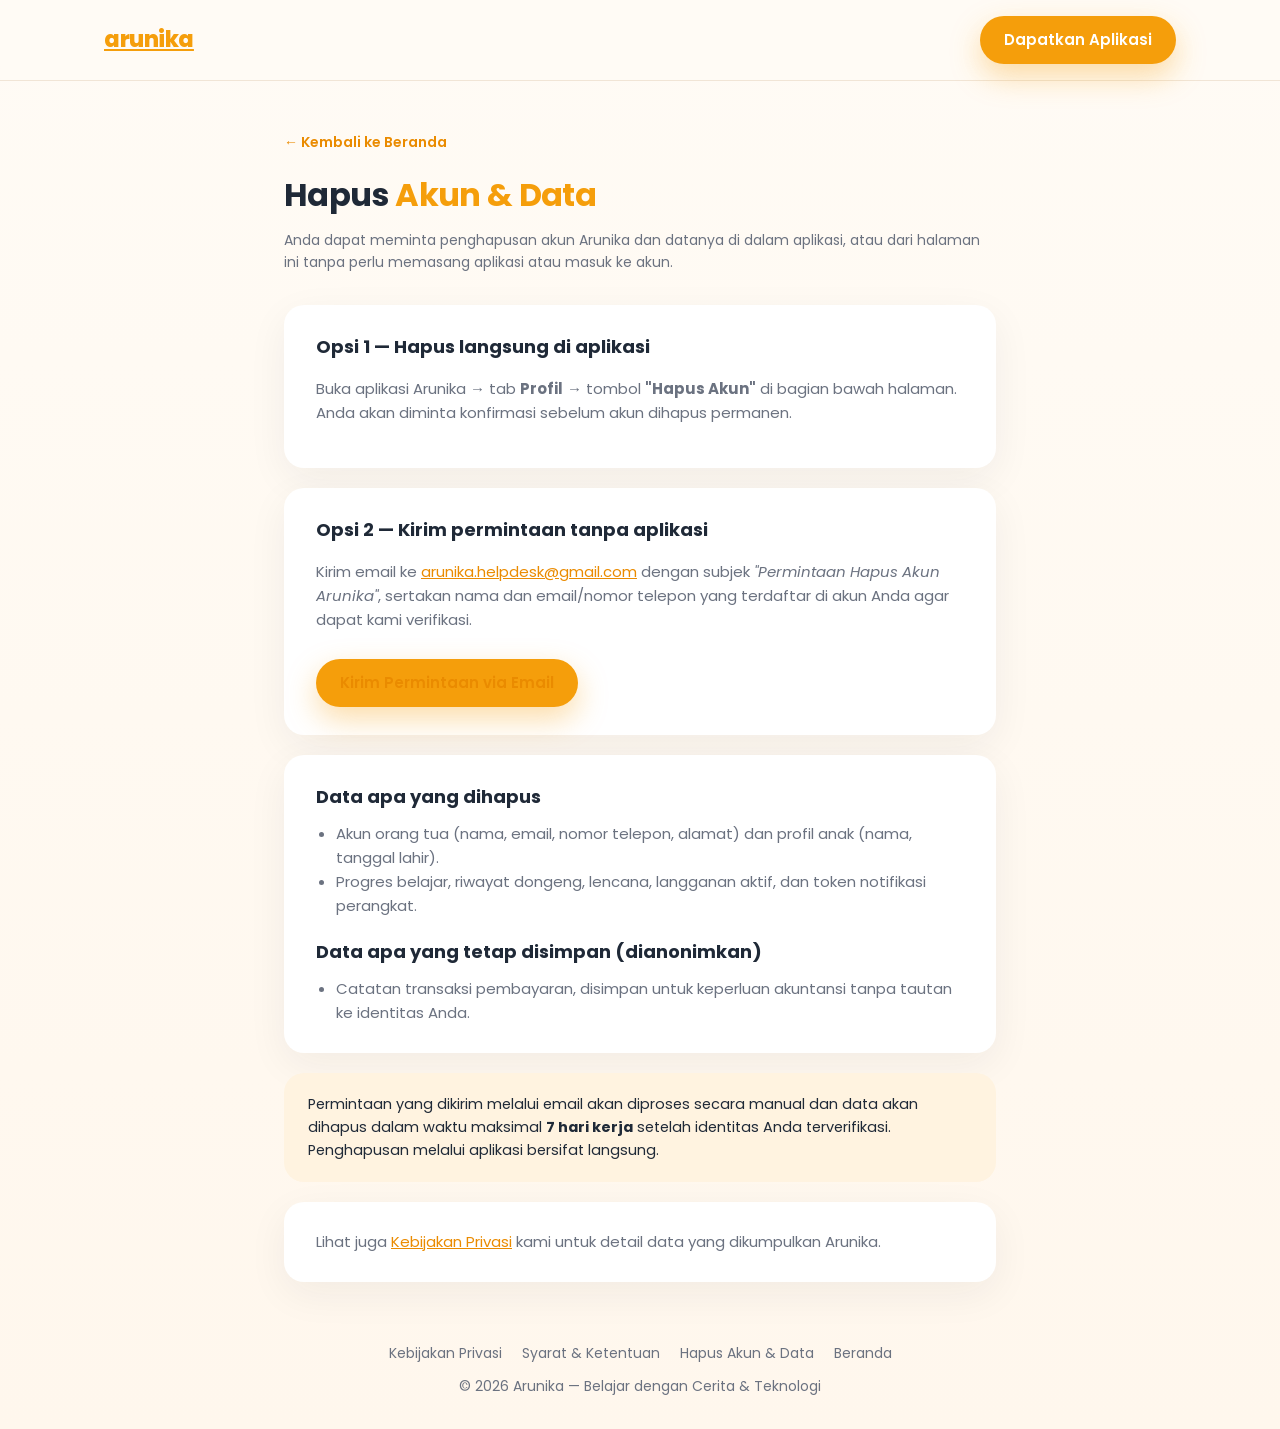
==== account-deletion.html @ 7e82c1a3 "Add UU PDP privacy policy and terms pages, and account deletion page - privacy-policy.html and terms" ====
<!DOCTYPE html>
<html lang="id">
<head>
  <meta charset="UTF-8" />
  <meta name="viewport" content="width=device-width, initial-scale=1.0" />
  <title>Hapus Akun &amp; Data — Arunika</title>
  <meta name="description" content="Cara meminta penghapusan akun dan data Arunika, di dalam aplikasi maupun tanpa memasang aplikasi." />

  <link rel="preconnect" href="https://fonts.googleapis.com" />
  <link rel="preconnect" href="https://fonts.gstatic.com" crossorigin />
  <link href="https://fonts.googleapis.com/css2?family=Poppins:wght@400;500;600;700;800&display=swap" rel="stylesheet">

  <link rel="stylesheet" href="styles.css" />
</head>
<body>

  <header class="site-header">
    <div class="container header-inner">
      <a href="index.html" class="logo">arunika</a>
      <a href="index.html#cta" class="btn btn-primary">Dapatkan Aplikasi</a>
    </div>
  </header>

  <main>
    <section class="section legal-header">
      <div class="container legal-container">
        <a href="index.html" class="back-link">&larr; Kembali ke Beranda</a>
        <h1>Hapus <span class="accent">Akun &amp; Data</span></h1>
        <p class="legal-updated">Anda dapat meminta penghapusan akun Arunika dan datanya di dalam aplikasi, atau dari halaman ini tanpa perlu memasang aplikasi atau masuk ke akun.</p>

        <div class="legal-card">
          <h2>Opsi 1 — Hapus langsung di aplikasi</h2>
          <p>
            Buka aplikasi Arunika → tab <strong>Profil</strong> → tombol <strong>"Hapus Akun"</strong> di bagian
            bawah halaman. Anda akan diminta konfirmasi sebelum akun dihapus permanen.
          </p>
        </div>

        <div class="legal-card">
          <h2>Opsi 2 — Kirim permintaan tanpa aplikasi</h2>
          <p>
            Kirim email ke <a href="mailto:arunika.helpdesk@gmail.com?subject=Permintaan%20Hapus%20Akun%20Arunika&body=Nama%3A%0AEmail%20akun%20terdaftar%3A%0ANomor%20telepon%20terdaftar%20(opsional)%3A%0A">arunika.helpdesk@gmail.com</a>
            dengan subjek <em>"Permintaan Hapus Akun Arunika"</em>, sertakan nama dan email/nomor telepon yang
            terdaftar di akun Anda agar dapat kami verifikasi.
          </p>
          <a class="btn btn-primary" href="mailto:arunika.helpdesk@gmail.com?subject=Permintaan%20Hapus%20Akun%20Arunika&body=Nama%3A%0AEmail%20akun%20terdaftar%3A%0ANomor%20telepon%20terdaftar%20(opsional)%3A%0A" style="margin-top:12px;display:inline-block;">
            Kirim Permintaan via Email
          </a>
        </div>

        <div class="legal-card">
          <h2>Data apa yang dihapus</h2>
          <ul>
            <li>Akun orang tua (nama, email, nomor telepon, alamat) dan profil anak (nama, tanggal lahir).</li>
            <li>Progres belajar, riwayat dongeng, lencana, langganan aktif, dan token notifikasi perangkat.</li>
          </ul>
          <h2 style="margin-top:20px;">Data apa yang tetap disimpan (dianonimkan)</h2>
          <ul>
            <li>Catatan transaksi pembayaran, disimpan untuk keperluan akuntansi tanpa tautan ke identitas Anda.</li>
          </ul>
        </div>

        <div class="legal-callout">
          Permintaan yang dikirim melalui email akan diproses secara manual dan data akan dihapus dalam waktu
          maksimal <strong>7 hari kerja</strong> setelah identitas Anda terverifikasi. Penghapusan melalui
          aplikasi bersifat langsung.
        </div>

        <div class="legal-card">
          <p style="margin:0;">
            Lihat juga <a href="privacy-policy.html">Kebijakan Privasi</a> kami untuk detail data yang dikumpulkan Arunika.
          </p>
        </div>
      </div>
    </section>
  </main>

  <footer class="site-footer">
    <div class="container">
      <div class="footer-links">
        <a href="privacy-policy.html">Kebijakan Privasi</a>
        <a href="terms.html">Syarat &amp; Ketentuan</a>
        <a href="account-deletion.html">Hapus Akun &amp; Data</a>
        <a href="index.html">Beranda</a>
      </div>
      © 2026 Arunika — Belajar dengan Cerita &amp; Teknologi
    </div>
  </footer>

</body>
</html>
---- styles.css ----
:root {
  --orange: #F59E0B;
  --orange-dark: #EA8B00;
  --orange-soft: #FFF3E0;
  --green: #4CAF50;
  --text-dark: #1F2937;
  --text-muted: #6B7280;
  --bg: #FFFBF5;
  --bg-alt: #FFF7ED;
  --card: #FFFFFF;
  --border-soft: #F1E5D6;
  --shadow-soft: 0 12px 40px rgba(31, 41, 55, 0.06);
  --shadow-lift: 0 20px 60px rgba(0, 0, 0, 0.08);
  --radius-lg: 28px;
  --radius-md: 20px;
}

* {
  box-sizing: border-box;
}

html {
  scroll-behavior: smooth;
}

body {
  margin: 0;
  font-family: 'Poppins', sans-serif;
  background: linear-gradient(180deg, var(--bg), var(--bg-alt));
  color: var(--text-dark);
  line-height: 1.6;
  -webkit-font-smoothing: antialiased;
}

img {
  max-width: 100%;
  display: block;
}

.container {
  max-width: 1120px;
  margin: 0 auto;
  padding: 0 24px;
}

.section {
  padding: 72px 0;
}

.accent {
  color: var(--orange);
}

.lede {
  font-size: 18px;
  color: var(--text-muted);
}

/* ---------- Buttons ---------- */
.btn {
  display: inline-flex;
  align-items: center;
  justify-content: center;
  gap: 8px;
  border-radius: 999px;
  font-weight: 600;
  text-decoration: none;
  padding: 12px 24px;
  font-size: 15px;
  transition: transform 0.2s ease, box-shadow 0.2s ease, background 0.2s ease;
  border: none;
  cursor: pointer;
}

.btn-primary {
  background: var(--orange);
  color: #fff;
  box-shadow: 0 12px 30px rgba(245, 158, 11, 0.35);
}

.btn-primary:hover {
  transform: translateY(-2px);
  background: var(--orange-dark);
}

.btn-ghost {
  background: transparent;
  color: var(--text-dark);
  border: 1.5px solid var(--border-soft);
}

.btn-ghost:hover {
  border-color: var(--orange);
  color: var(--orange);
}

.btn-lg {
  padding: 15px 30px;
  font-size: 16px;
}

/* ---------- Header ---------- */
.site-header {
  position: sticky;
  top: env(safe-area-inset-top, 0px);
  z-index: 10;
  background: rgba(255, 251, 245, 0.85);
  backdrop-filter: blur(10px);
  border-bottom: 1px solid var(--border-soft);
}

.header-inner {
  display: flex;
  justify-content: space-between;
  align-items: center;
  padding: 16px 24px;
}

.logo {
  font-weight: 800;
  font-size: 22px;
  color: var(--orange);
  letter-spacing: -0.02em;
}

/* ---------- Hero ---------- */
.hero {
  padding: 64px 0 80px;
}

.hero-grid {
  display: grid;
  grid-template-columns: 1.1fr 1fr;
  gap: 56px;
  align-items: center;
}

.eyebrow {
  display: inline-block;
  background: var(--orange-soft);
  color: var(--orange-dark);
  font-weight: 600;
  font-size: 13px;
  padding: 6px 14px;
  border-radius: 999px;
  margin-bottom: 16px;
}

.hero h1 {
  font-size: 48px;
  line-height: 1.15;
  margin: 0 0 16px;
  font-weight: 700;
  letter-spacing: -0.02em;
}

.hero .lede {
  margin-bottom: 32px;
  max-width: 480px;
}

.hero-actions {
  display: flex;
  gap: 12px;
  flex-wrap: wrap;
}

.hero-visual {
  position: relative;
  display: flex;
  justify-content: center;
  align-items: center;
  gap: 32px;
  min-height: 360px;
}

.flashcard {
  background: var(--card);
  padding: 16px;
  border-radius: var(--radius-md);
  box-shadow: var(--shadow-lift);
  transition: transform 0.4s cubic-bezier(0.22, 1, 0.36, 1);
  width: 220px;
}

.flashcard img {
  border-radius: 14px;
}

/* Front/back flashcard pair: the back card peeks out from behind the front
   card and swings fully into view on hover instead of staying hidden. */
.flashcard-stack {
  position: relative;
  width: 220px;
}

.flashcard-stack .flashcard-back {
  position: absolute;
  top: 0;
  left: 0;
  z-index: 1;
  transform: rotate(9deg) translate(8px, 10px);
}

.flashcard-stack .flashcard-front {
  position: relative;
  z-index: 2;
  transform: rotate(-6deg);
}

.flashcard-stack:hover .flashcard-back {
  transform: rotate(11deg) translate(168px, 20px);
}

.flashcard-stack:hover .flashcard-front {
  transform: rotate(-8deg) translateY(-8px);
}

.phone-frame {
  width: 190px;
  border-radius: 28px;
  padding: 5px;
  background: #111;
  box-shadow: var(--shadow-lift);
  animation: float 6s ease-in-out infinite;
  overflow: hidden;
}

.phone-frame img {
  border-radius: 24px;
}

.phone-frame-lg {
  width: 280px;
  padding: 7px;
  border-radius: 38px;
  margin: 0 auto;
}

.phone-frame-lg img {
  border-radius: 33px;
}

@keyframes float {
  0% { transform: translateY(0px); }
  50% { transform: translateY(-10px); }
  100% { transform: translateY(0px); }
}

/* ---------- App preview ---------- */
.app-preview-grid {
  display: grid;
  grid-template-columns: 1.2fr 1fr;
  gap: 56px;
  align-items: center;
}

.app-preview-copy h2 {
  font-size: 36px;
  margin: 0 0 16px;
  font-weight: 700;
  letter-spacing: -0.02em;
}

.checklist {
  list-style: none;
  padding: 0;
  margin: 24px 0 0;
  color: var(--text-muted);
}

.checklist li {
  position: relative;
  padding-left: 28px;
  margin-bottom: 12px;
}

.checklist li::before {
  content: "✓";
  position: absolute;
  left: 0;
  top: 0;
  color: var(--green);
  font-weight: 700;
}

/* ---------- Features ---------- */
.features {
  display: grid;
  grid-template-columns: repeat(auto-fit, minmax(260px, 1fr));
  gap: 24px;
}

.feature-card {
  background: var(--card);
  border-radius: var(--radius-lg);
  padding: 32px;
  box-shadow: var(--shadow-soft);
  transition: transform 0.2s ease, box-shadow 0.2s ease;
}

.feature-card:hover {
  transform: translateY(-4px);
  box-shadow: var(--shadow-lift);
}

.feature-icon {
  font-size: 28px;
  width: 56px;
  height: 56px;
  display: flex;
  align-items: center;
  justify-content: center;
  background: var(--orange-soft);
  border-radius: 16px;
  margin-bottom: 16px;
}

.feature-card h3 {
  margin: 0 0 8px;
  font-size: 18px;
}

.feature-card p {
  margin: 0;
  color: var(--text-muted);
}

/* ---------- Section heading ---------- */
.section-heading {
  text-align: center;
  max-width: 560px;
  margin: 0 auto 48px;
}

.section-heading h2 {
  font-size: 36px;
  margin: 0 0 12px;
  font-weight: 700;
  letter-spacing: -0.02em;
}

/* ---------- Product showcase (carousel: 3 visible, auto-sweeps, draggable) ---------- */
.product-carousel {
  overflow-x: auto;
  overflow-y: hidden;
  scroll-behavior: auto;
  cursor: grab;
  -webkit-overflow-scrolling: touch;
  scrollbar-width: none;
  -ms-overflow-style: none;
}

.product-carousel::-webkit-scrollbar {
  display: none;
}

.product-carousel.is-dragging {
  cursor: grabbing;
  scroll-snap-type: none;
}

/* ---------- Dotted scroll indicator ---------- */
.product-dots {
  display: flex;
  justify-content: center;
  align-items: center;
  gap: 8px;
  margin-top: 24px;
}

.product-dot {
  appearance: none;
  border: none;
  padding: 0;
  width: 8px;
  height: 8px;
  border-radius: 999px;
  background: var(--border-soft);
  cursor: pointer;
  transition: width 0.25s ease, background 0.25s ease;
}

.product-dot:hover {
  background: #E9D5B8;
}

.product-dot.is-active {
  width: 24px;
  background: var(--orange);
}

.product-grid {
  display: flex;
  gap: 24px;
  scroll-snap-type: x proximity;
}

.product-card {
  flex: 0 0 calc((100% - 48px) / 3);
  scroll-snap-align: start;
  background: var(--card);
  border-radius: var(--radius-lg);
  overflow: hidden;
  box-shadow: var(--shadow-soft);
  border: 2px solid transparent;
  display: flex;
  flex-direction: column;
  transition: transform 0.2s ease, box-shadow 0.2s ease;
}

.product-card:hover {
  transform: translateY(-4px);
  box-shadow: var(--shadow-lift);
}

.product-card.is-best-value {
  border-color: var(--orange);
}

.product-media {
  position: relative;
  aspect-ratio: 16 / 10;
  background: linear-gradient(135deg, #FFE0B2, var(--orange-soft));
}

.product-media img {
  width: 100%;
  height: 100%;
  object-fit: cover;
}

.product-media .placeholder-icon {
  position: absolute;
  inset: 0;
  display: flex;
  align-items: center;
  justify-content: center;
  font-size: 40px;
}

.product-ribbon {
  position: absolute;
  top: 14px;
  left: 14px;
  background: var(--orange);
  color: #fff;
  font-size: 12px;
  font-weight: 700;
  padding: 5px 12px;
  border-radius: 999px;
  box-shadow: 0 6px 16px rgba(245, 158, 11, 0.4);
}

.product-body {
  padding: 24px;
  display: flex;
  flex-direction: column;
  gap: 10px;
  flex: 1;
}

.product-badge {
  align-self: flex-start;
  font-size: 12px;
  font-weight: 600;
  padding: 4px 10px;
  border-radius: 999px;
  background: var(--orange-soft);
  color: var(--orange-dark);
}

.product-badge.subscription {
  background: #EDE9FE;
  color: #6D28D9;
}

.product-body h3 {
  margin: 0;
  font-size: 19px;
}

.product-description {
  color: var(--text-muted);
  font-size: 14px;
  margin: 0;
  flex: 1;
}

.product-price {
  font-size: 24px;
  font-weight: 700;
  color: var(--orange);
  margin: 4px 0 0;
}

.product-availability {
  font-size: 13px;
  color: var(--text-muted);
  border-top: 1px solid var(--border-soft);
  padding-top: 12px;
  margin-top: 4px;
}

.product-status {
  text-align: center;
  color: var(--text-muted);
  background: var(--card);
  border-radius: var(--radius-md);
  padding: 32px;
  box-shadow: var(--shadow-soft);
}

/* ---------- Final CTA ---------- */
.final-cta {
  text-align: center;
}

.final-cta h2 {
  font-size: 36px;
  margin: 0 0 16px;
  font-weight: 700;
}

.final-cta .lede {
  margin: 0 auto 24px;
}

.store-badges {
  display: flex;
  justify-content: center;
  gap: 16px;
  flex-wrap: wrap;
  margin-bottom: 28px;
}

/* ---------- Footer ---------- */
.site-footer {
  text-align: center;
  padding: 32px 0 calc(32px + env(safe-area-inset-bottom, 0px));
  color: var(--text-muted);
  font-size: 14px;
}

.footer-links {
  display: flex;
  justify-content: center;
  gap: 20px;
  flex-wrap: wrap;
  margin-bottom: 10px;
}

.footer-links a {
  color: var(--text-muted);
  text-decoration: none;
}

.footer-links a:hover {
  color: var(--orange-dark);
  text-decoration: underline;
}

/* ---------- Legal pages (Privacy Policy, Account Deletion) ---------- */
.legal-header {
  padding: 48px 0 8px;
}

.legal-header .back-link {
  display: inline-flex;
  align-items: center;
  gap: 6px;
  color: var(--orange-dark);
  text-decoration: none;
  font-weight: 600;
  font-size: 14px;
  margin-bottom: 16px;
}

.legal-header h1 {
  font-size: 32px;
  margin: 0 0 8px;
  letter-spacing: -0.02em;
}

.legal-updated {
  color: var(--text-muted);
  font-size: 14px;
  margin: 0 0 32px;
}

.legal-container {
  max-width: 760px;
}

.legal-card {
  background: var(--card);
  border-radius: var(--radius-md);
  padding: 28px 32px;
  box-shadow: var(--shadow-soft);
  margin-bottom: 20px;
}

.legal-card h2 {
  font-size: 18px;
  margin: 0 0 10px;
}

.legal-card p,
.legal-card li {
  color: var(--text-muted);
  font-size: 15px;
}

.legal-card ul {
  margin: 8px 0 0;
  padding-left: 20px;
}

.legal-card a {
  color: var(--orange-dark);
}

.legal-callout {
  background: var(--orange-soft);
  border-radius: var(--radius-md);
  padding: 20px 24px;
  font-size: 14.5px;
  color: var(--text-dark);
  margin-bottom: 20px;
}

.legal-form label {
  display: block;
  font-weight: 600;
  font-size: 14px;
  margin: 14px 0 6px;
}

.legal-form input,
.legal-form textarea {
  width: 100%;
  padding: 12px 14px;
  border: 1px solid var(--border-soft);
  border-radius: 12px;
  font-family: inherit;
  font-size: 14.5px;
  color: var(--text-dark);
  background: var(--bg);
}

.legal-form textarea {
  min-height: 100px;
  resize: vertical;
}

.legal-form-status {
  margin-top: 14px;
  font-size: 14px;
}

.legal-form-status.is-success { color: var(--green); }
.legal-form-status.is-error { color: #DC2626; }

/* ---------- Responsive ---------- */
@media (max-width: 860px) {
  .hero-grid,
  .app-preview-grid {
    grid-template-columns: 1fr;
    text-align: center;
  }

  .hero .lede {
    margin-left: auto;
    margin-right: auto;
  }

  .hero-actions {
    justify-content: center;
  }

  .hero-visual {
    margin-top: 16px;
  }

  .checklist {
    text-align: left;
    display: inline-block;
  }

  .product-card {
    flex-basis: calc((100% - 24px) / 2);
  }
}

@media (max-width: 480px) {
  .hero h1 {
    font-size: 34px;
  }

  .section-heading h2,
  .app-preview-copy h2,
  .final-cta h2 {
    font-size: 28px;
  }

  .hero-visual {
    flex-direction: column;
  }

  .product-card {
    flex-basis: 82%;
  }
}
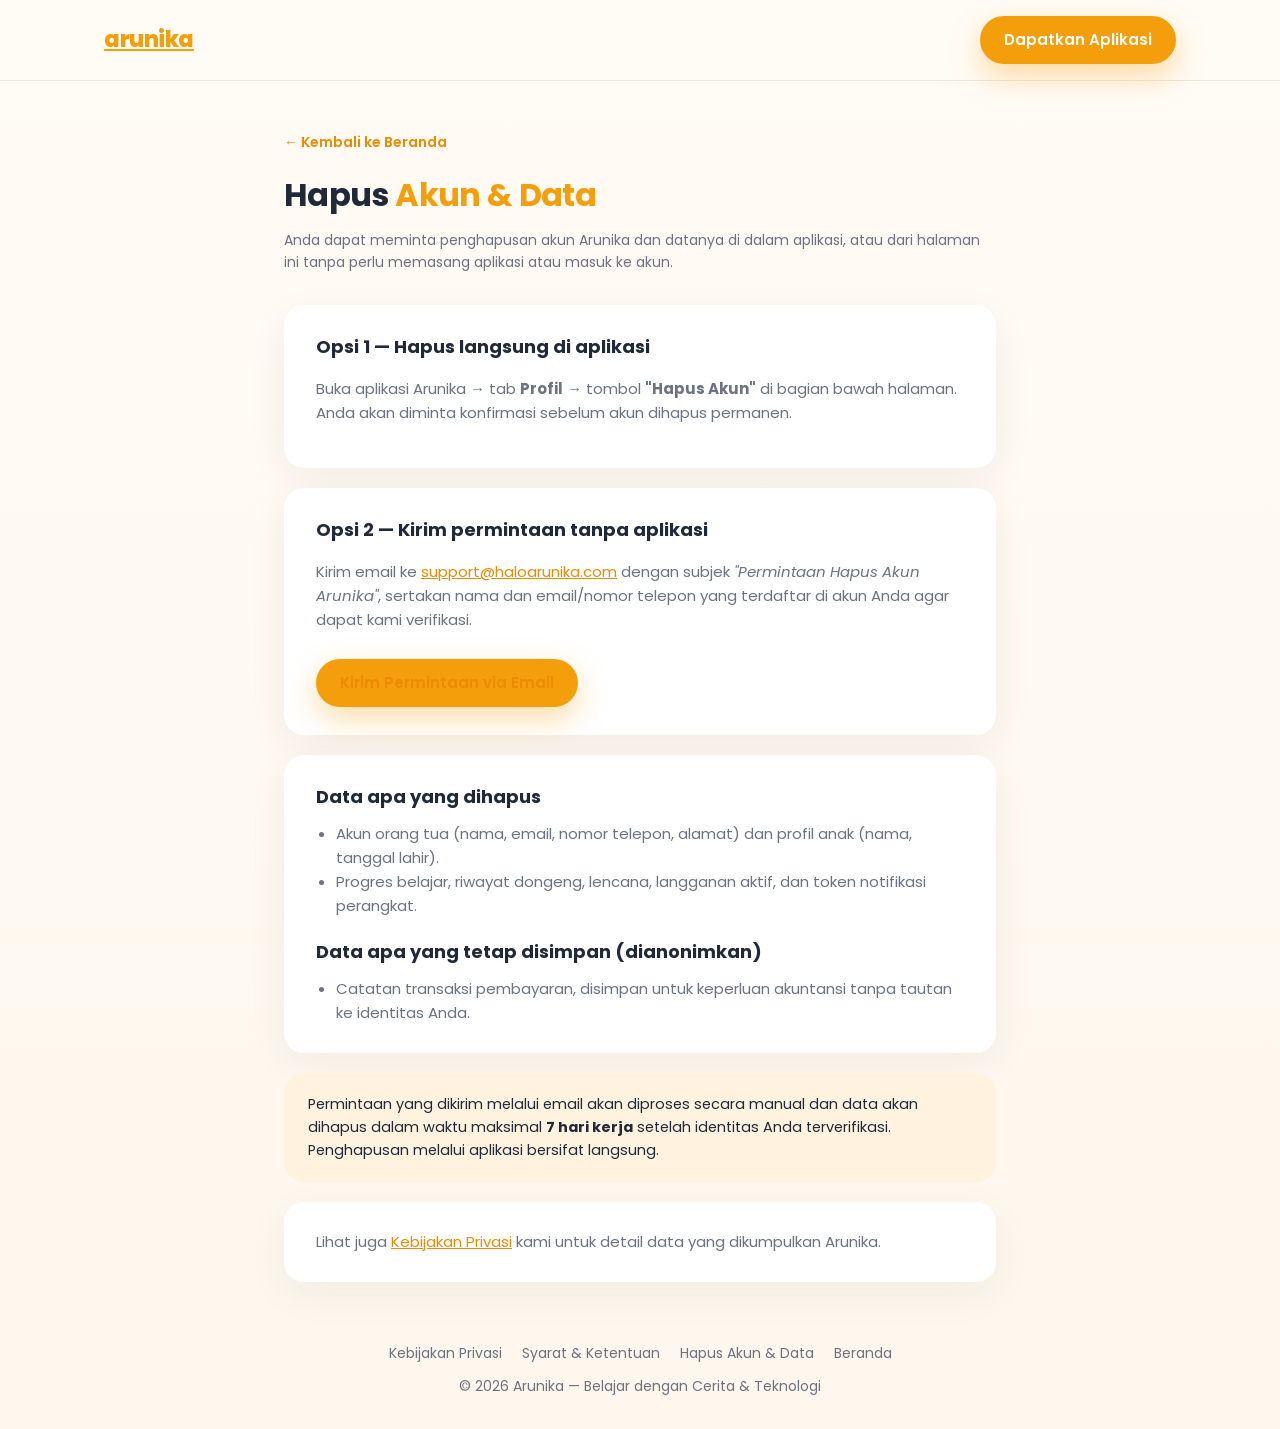
==== commit e8d95335: "update tnc and email" ====
--- a/account-deletion.html
+++ b/account-deletion.html
@@ -39,11 +39,11 @@
         <div class="legal-card">
           <h2>Opsi 2 — Kirim permintaan tanpa aplikasi</h2>
           <p>
-            Kirim email ke <a href="mailto:arunika.helpdesk@gmail.com?subject=Permintaan%20Hapus%20Akun%20Arunika&body=Nama%3A%0AEmail%20akun%20terdaftar%3A%0ANomor%20telepon%20terdaftar%20(opsional)%3A%0A">arunika.helpdesk@gmail.com</a>
+            Kirim email ke <a href="mailto:support@haloarunika.com?subject=Permintaan%20Hapus%20Akun%20Arunika&body=Nama%3A%0AEmail%20akun%20terdaftar%3A%0ANomor%20telepon%20terdaftar%20(opsional)%3A%0A">support@haloarunika.com</a>
             dengan subjek <em>"Permintaan Hapus Akun Arunika"</em>, sertakan nama dan email/nomor telepon yang
             terdaftar di akun Anda agar dapat kami verifikasi.
           </p>
-          <a class="btn btn-primary" href="mailto:arunika.helpdesk@gmail.com?subject=Permintaan%20Hapus%20Akun%20Arunika&body=Nama%3A%0AEmail%20akun%20terdaftar%3A%0ANomor%20telepon%20terdaftar%20(opsional)%3A%0A" style="margin-top:12px;display:inline-block;">
+          <a class="btn btn-primary" href="mailto:support@haloarunika.com?subject=Permintaan%20Hapus%20Akun%20Arunika&body=Nama%3A%0AEmail%20akun%20terdaftar%3A%0ANomor%20telepon%20terdaftar%20(opsional)%3A%0A" style="margin-top:12px;display:inline-block;">
             Kirim Permintaan via Email
           </a>
         </div>
